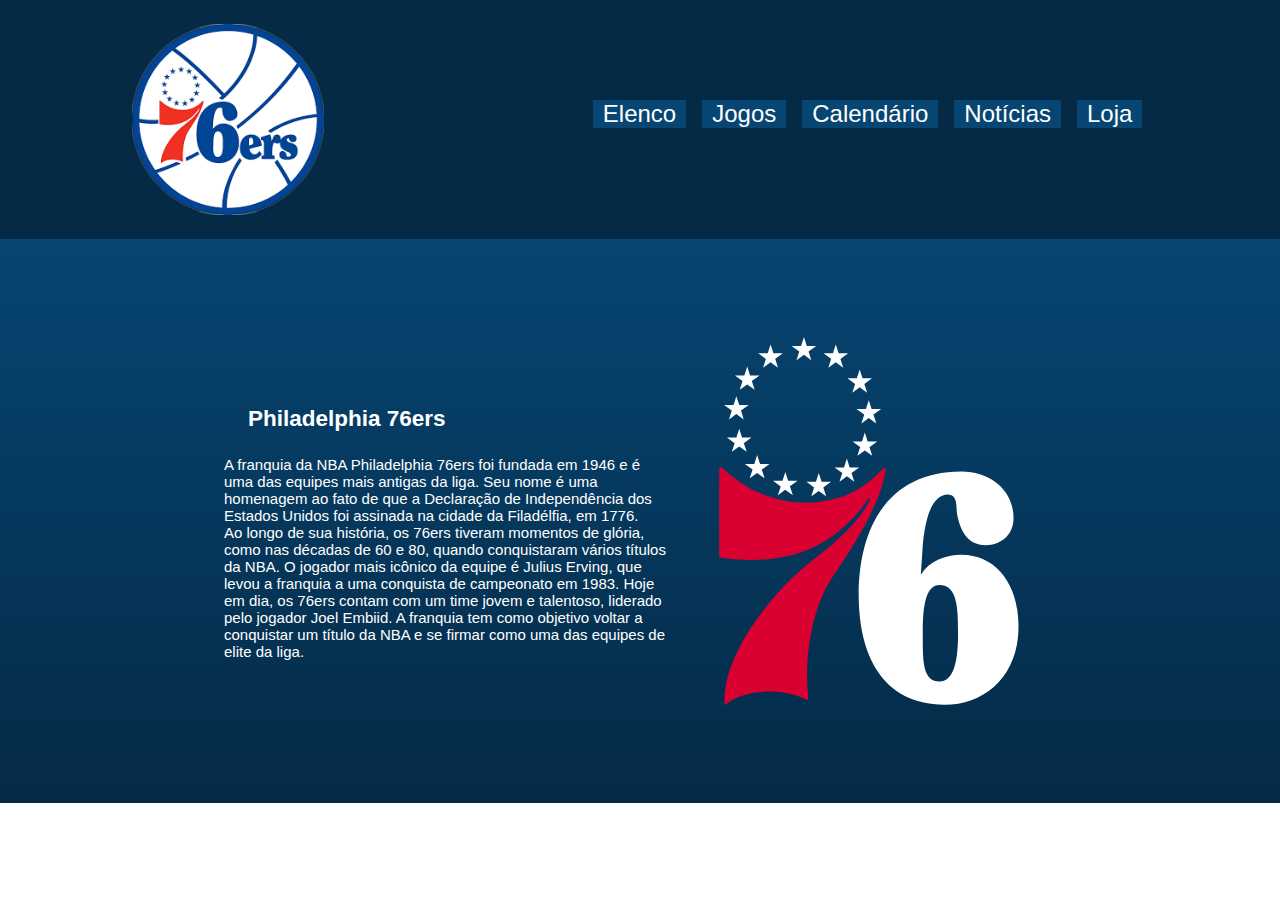
==== HTML-CSS/index.html @ b58cf638 "Tudo" ====
<!DOCTYPE html>
<html lang="en">
<head>
    <meta charset="UTF-8">
    <meta http-equiv="X-UA-Compatible" content="IE=edge">
    <meta name="viewport" content="width=device-width, initial-scale=1.0">
    <title></title>
    <link rel="stylesheet" href="style.css">
</head>
<body>
    <header class="cabecalho">
        <img class="cabecalho-imagem" src="76ers Logo.png" alt="Philadelphia 76ers">
        <ul class="cabecalho-lista">
            <li class="cabecalho-lista-item">Elenco</li>
            <li class="cabecalho-lista-item">Jogos</li>
            <li class="cabecalho-lista-item">Calendário</li>
            <li class="cabecalho-lista-item">Notícias</li>
            <li class="cabecalho-lista-item">Loja</li>
        </ul>
    </header>

    <section class="texto-sixers">
        <div class="div-conteudo">
            <h2 class="Sixers-título"> Philadelphia 76ers</h2>
            <p class="Sixers-texto-1">A franquia da NBA Philadelphia 76ers foi fundada em 1946 e é uma das equipes mais antigas da liga. Seu nome é uma homenagem ao fato de que a Declaração de Independência dos Estados Unidos foi assinada na cidade da Filadélfia, em 1776.</p>
            <p class="Sixers-texto-2">Ao longo de sua história, os 76ers tiveram momentos de glória, como nas décadas de 60 e 80, quando conquistaram vários títulos da NBA. O jogador mais icônico da equipe é Julius Erving, que levou a franquia a uma conquista de campeonato em 1983. Hoje em dia, os 76ers contam com um time jovem e talentoso, liderado pelo jogador Joel Embiid. A franquia tem como objetivo voltar a conquistar um título da NBA e se firmar como uma das equipes de elite da liga.</p>
            
        </div>
        <img class="Texto-imagem" src="Sixers-logo-3.svg" alt="Logo-2">
    </section>
</body>
</html>
---- HTML-CSS/style.css ----
*{
    margin: 0;
    padding: 0;
}

.cabecalho{
    background-color: #042a46;
    color: #fff;
    display: flex;
    justify-content: space-around;
    padding: 24px 0;
}

.cabecalho-imagem{
    width: 15%;
}

.cabecalho-lista-item{
    font-size: 150%;
    display: inline-block;
    margin: 76px 16px;
    background-color: #074572;
    box-shadow: -10px 0px#074572, 10px 0px#074572;   
    font-family: Arial, Helvetica, sans-serif;
}

.texto-sixers{
    background-image: linear-gradient(#074572, #042a46);
    color:white;
    display: flex;
    justify-content: center;
    align-items: center;
    padding: 90px 0;
}

.div-conteudo{
    width: 35%;
    font-size: 15px;
    font-family: Arial, Helvetica, sans-serif;
}

.Texto-imagem{
    width: 30%;
}

.Sixers-título{
    padding: 24px;
}
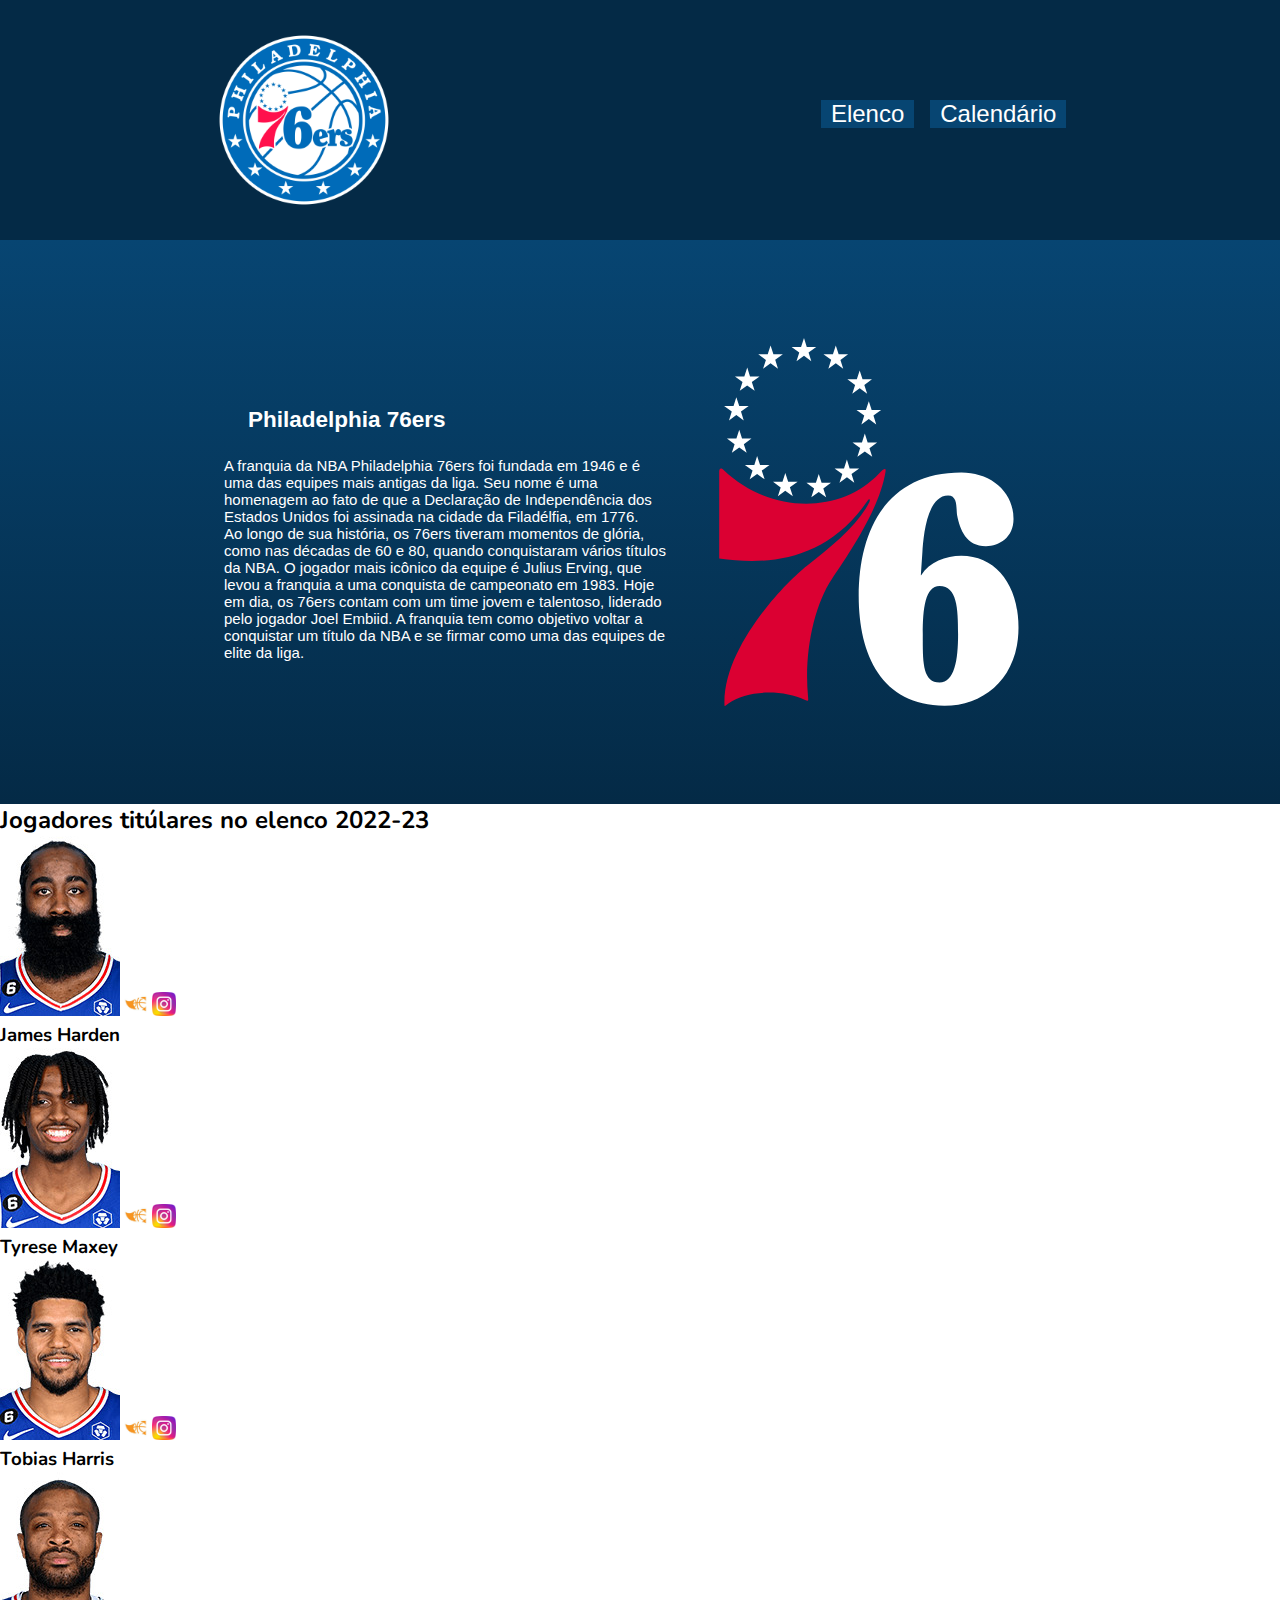
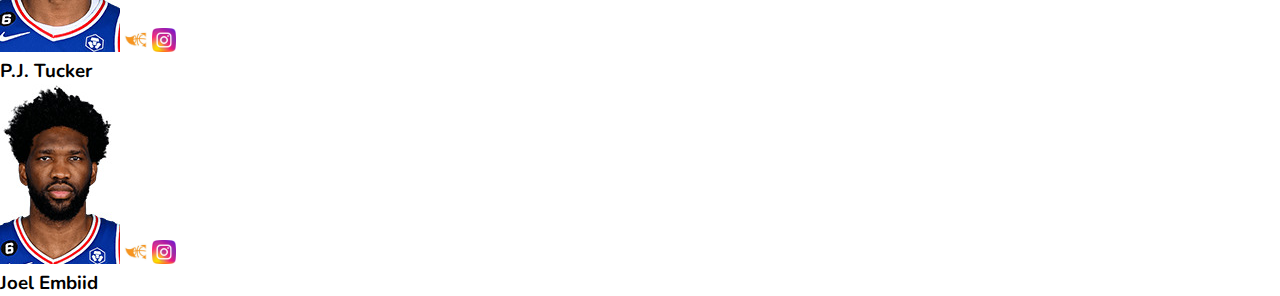
==== commit bb80ec76: "Add files via upload" ====
--- a/HTML-CSS/index.html
+++ b/HTML-CSS/index.html
@@ -6,16 +6,16 @@
     <meta name="viewport" content="width=device-width, initial-scale=1.0">
     <title></title>
     <link rel="stylesheet" href="style.css">
+    <link rel="preconnect" href="https://fonts.googleapis.com">
+    <link rel="preconnect" href="https://fonts.gstatic.com" crossorigin>
+    <link href="https://fonts.googleapis.com/css2?family=Nunito:wght@200;400;700&display=swap" rel="stylesheet">
 </head>
 <body>
     <header class="cabecalho">
         <img class="cabecalho-imagem" src="76ers Logo.png" alt="Philadelphia 76ers">
         <ul class="cabecalho-lista">
             <li class="cabecalho-lista-item">Elenco</li>
-            <li class="cabecalho-lista-item">Jogos</li>
             <li class="cabecalho-lista-item">Calendário</li>
-            <li class="cabecalho-lista-item">Notícias</li>
-            <li class="cabecalho-lista-item">Loja</li>
         </ul>
     </header>
 
@@ -28,5 +28,31 @@
         </div>
         <img class="Texto-imagem" src="Sixers-logo-3.svg" alt="Logo-2">
     </section>
+    
+    <section class="elenco">
+        <h2 class="elenco-titulo">Jogadores titúlares no elenco 2022-23</h2>
+        <div class="jogadores-div">
+        <img class="jogador-elenco" src="Harden.jpg">  
+        <img class="jogador-icone" src="BBR-logo.jpg">
+        <img class="jogador-icone" src="instagram.png">
+        <h3 class="jogador-nome">James Harden</h3>
+        <img class="jogador-elenco" src="Maxey.jpg">
+        <img class="jogador-icone" src="BBR-logo.jpg">
+        <img class="jogador-icone" src="instagram.png">
+        <h3 class="jogador-nome">Tyrese Maxey</h3>
+        <img class="jogador-elenco" src="Harris.jpg">
+        <img class="jogador-icone" src="BBR-logo.jpg">
+        <img class="jogador-icone" src="instagram.png">
+        <h3 class="jogador-nome">Tobias Harris</h3>
+        <img class="jogador-elenco" src="Tucker.jpg">
+        <img class="jogador-icone" src="BBR-logo.jpg">
+        <img class="jogador-icone" src="instagram.png">
+        <h3 class="jogador-nome">P.J. Tucker</h3>
+        <img class="jogador-elenco" src="Embiid.jpg">
+        <img class="jogador-icone" src="BBR-logo.jpg">
+        <img class="jogador-icone" src="instagram.png">
+        <h3 class="jogador-nome">Joel Embiid</h3>
+    </div>
+    </section>
 </body>
 </html>--- a/HTML-CSS/style.css
+++ b/HTML-CSS/style.css
@@ -9,6 +9,9 @@
     display: flex;
     justify-content: space-around;
     padding: 24px 0;
+}
+body{
+    font-family: 'Nunito', sans-serif;
 }
 
 .cabecalho-imagem{
@@ -45,4 +48,12 @@
 
 .Sixers-título{
     padding: 24px;
+}
+
+.jogador-icone{
+    width: 24px
+}
+
+.jogadores-div{
+    
 }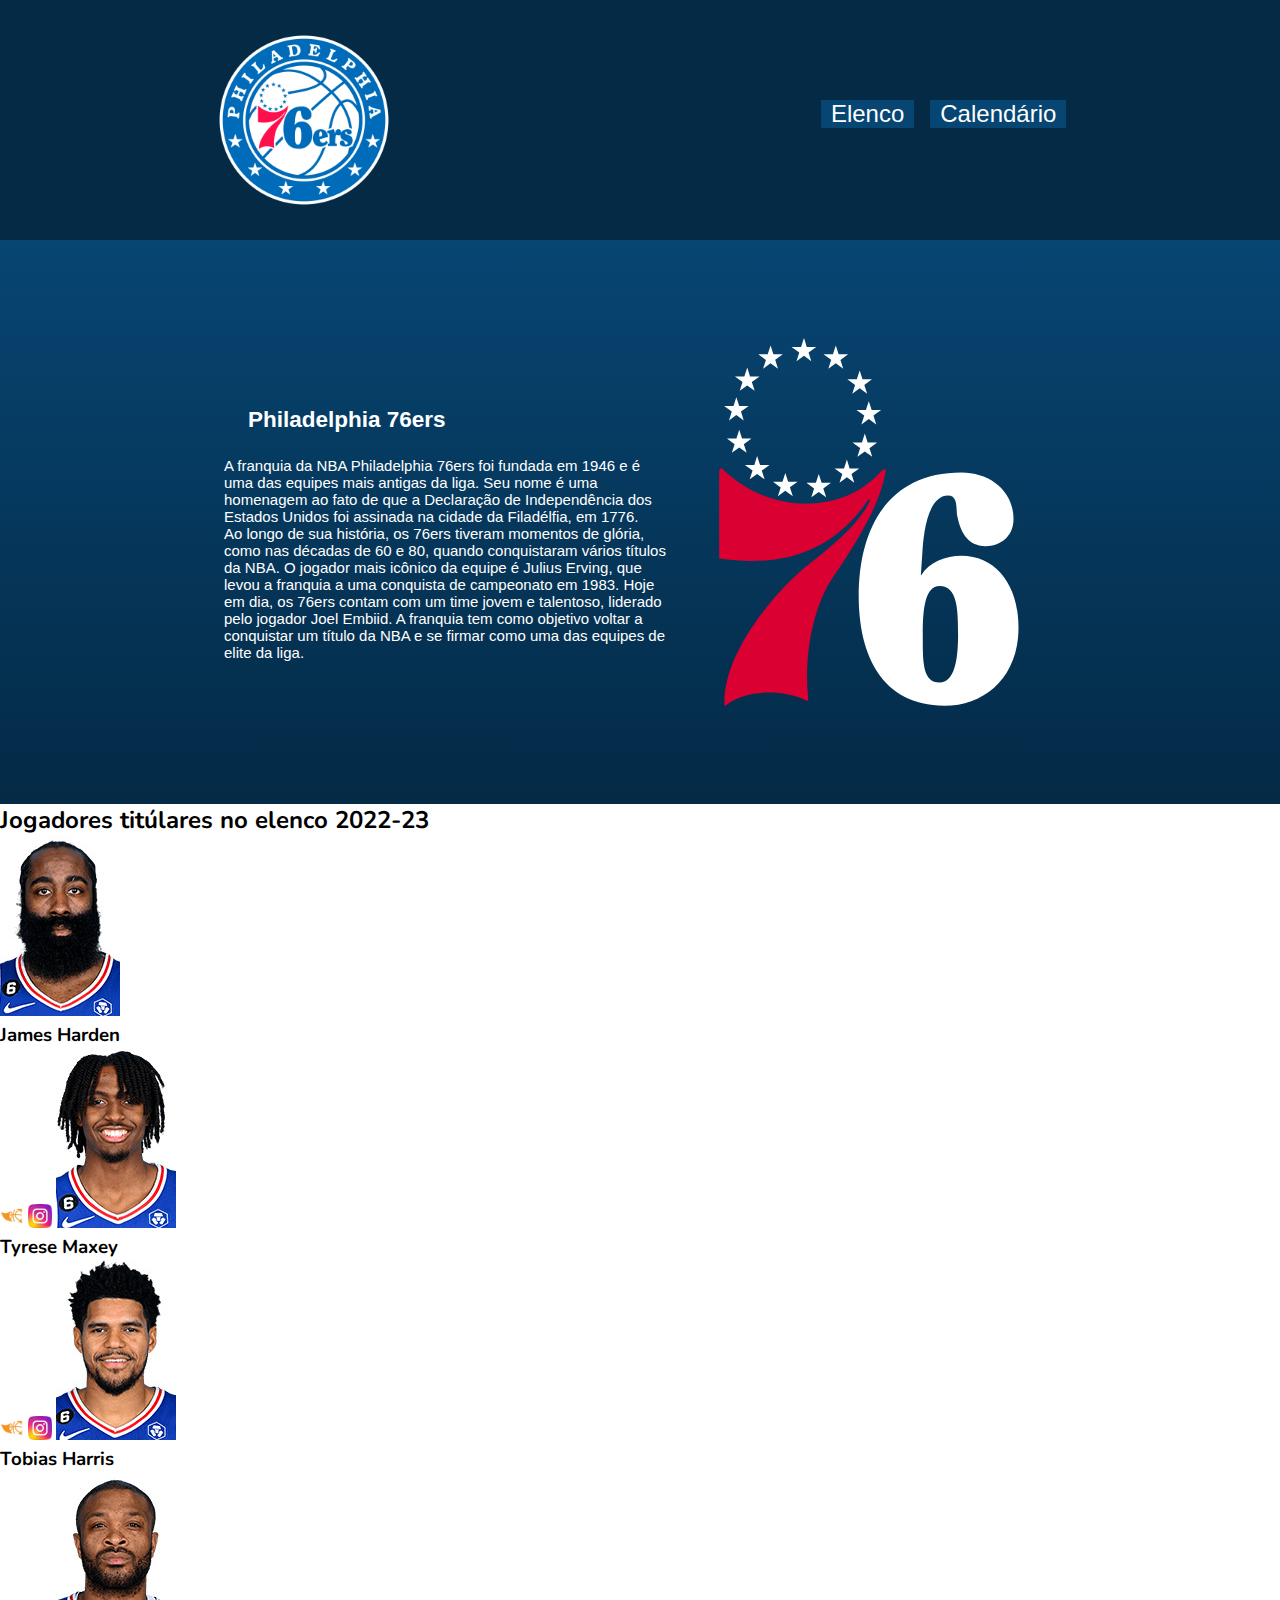
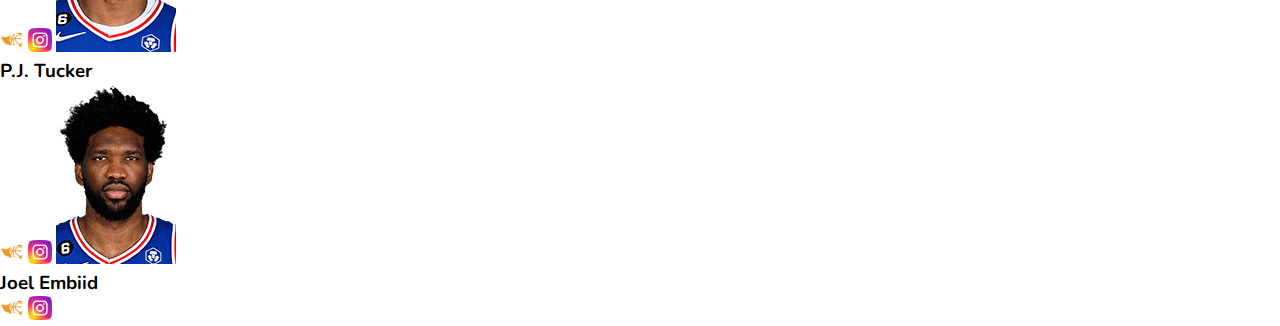
==== commit d964f093: "Add files via upload" ====
--- a/HTML-CSS/index.html
+++ b/HTML-CSS/index.html
@@ -32,26 +32,26 @@
     <section class="elenco">
         <h2 class="elenco-titulo">Jogadores titúlares no elenco 2022-23</h2>
         <div class="jogadores-div">
-        <img class="jogador-elenco" src="Harden.jpg">  
+        <img class="jogador-elenco" src="Harden.jpg">
+        <h3 class="jogador-nome">James Harden</h3>
+        <a href="https://www.basketball-reference.com/players/h/hardeja01.html"><img class="jogador-icone" src="BBR-logo.jpg"></a> 
+        <img class="jogador-icone" src="instagram.png">
+        <img class="jogador-elenco" src="Maxey.jpg">
+        <h3 class="jogador-nome">Tyrese Maxey</h3>
         <img class="jogador-icone" src="BBR-logo.jpg">
         <img class="jogador-icone" src="instagram.png">
-        <h3 class="jogador-nome">James Harden</h3>
-        <img class="jogador-elenco" src="Maxey.jpg">
+        <img class="jogador-elenco" src="Harris.jpg">
+        <h3 class="jogador-nome">Tobias Harris</h3>
         <img class="jogador-icone" src="BBR-logo.jpg">
         <img class="jogador-icone" src="instagram.png">
-        <h3 class="jogador-nome">Tyrese Maxey</h3>
-        <img class="jogador-elenco" src="Harris.jpg">
+        <img class="jogador-elenco" src="Tucker.jpg">
+        <h3 class="jogador-nome">P.J. Tucker</h3>
         <img class="jogador-icone" src="BBR-logo.jpg">
         <img class="jogador-icone" src="instagram.png">
-        <h3 class="jogador-nome">Tobias Harris</h3>
-        <img class="jogador-elenco" src="Tucker.jpg">
+        <img class="jogador-elenco" src="Embiid.jpg">
+        <h3 class="jogador-nome">Joel Embiid</h3>
         <img class="jogador-icone" src="BBR-logo.jpg">
         <img class="jogador-icone" src="instagram.png">
-        <h3 class="jogador-nome">P.J. Tucker</h3>
-        <img class="jogador-elenco" src="Embiid.jpg">
-        <img class="jogador-icone" src="BBR-logo.jpg">
-        <img class="jogador-icone" src="instagram.png">
-        <h3 class="jogador-nome">Joel Embiid</h3>
     </div>
     </section>
 </body>
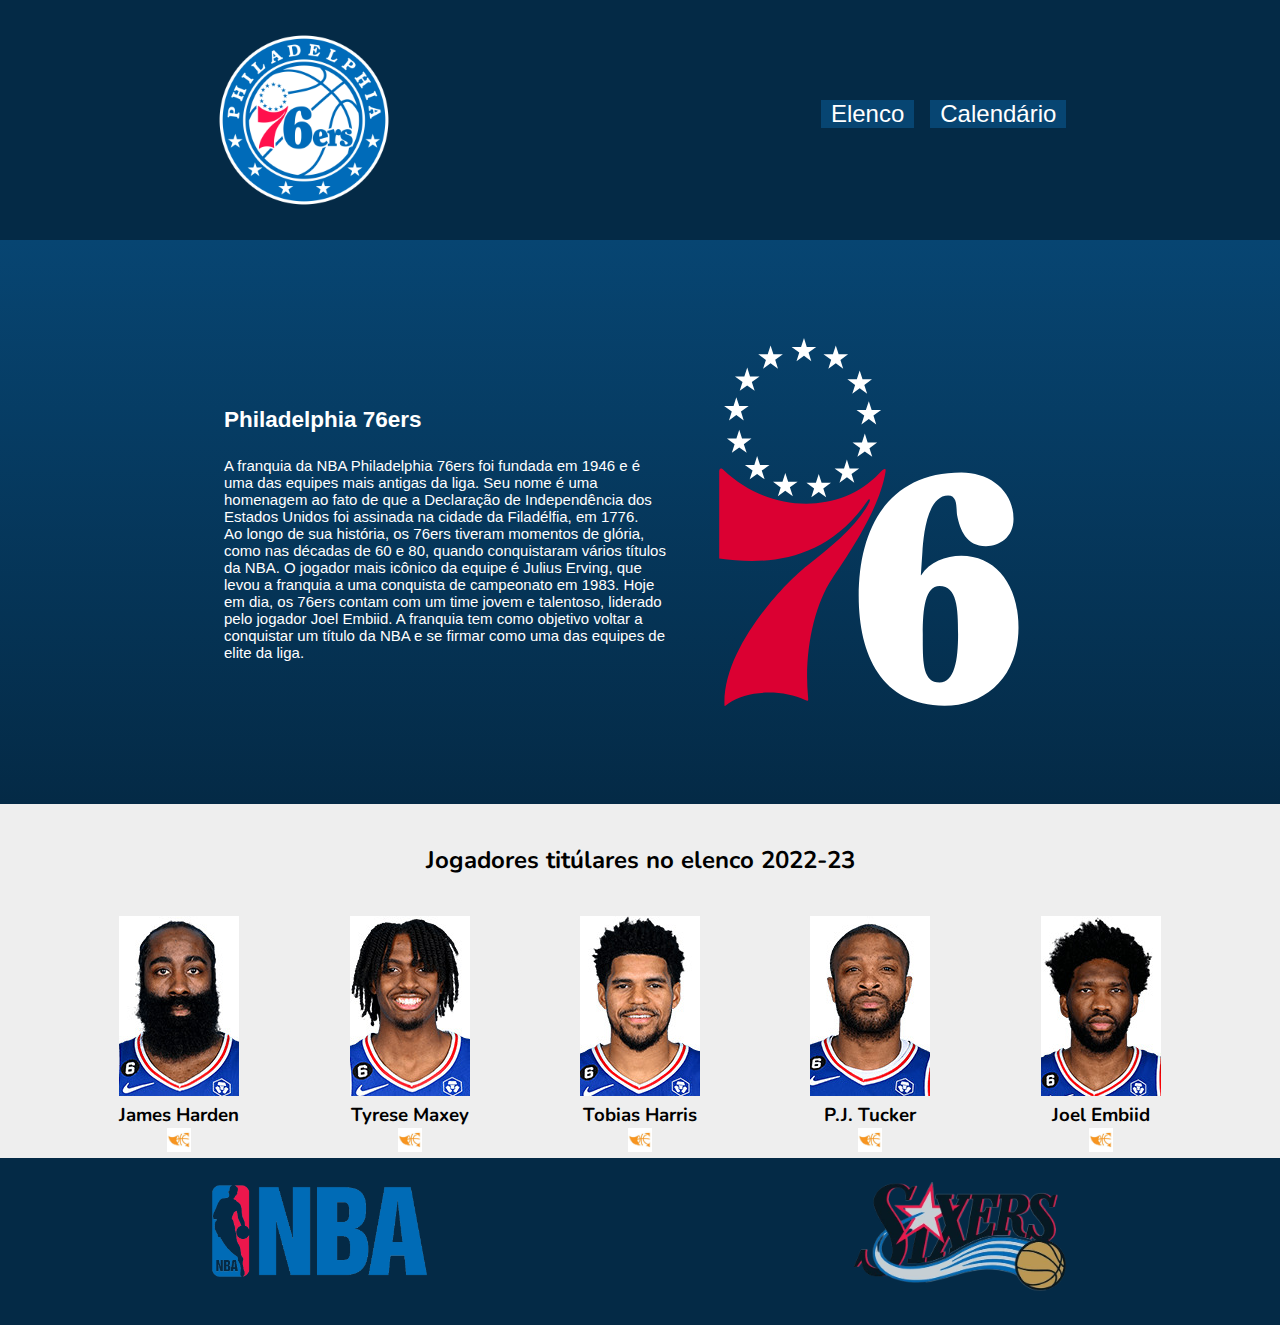
==== commit 3a07fbfa: "Add files via upload" ====
--- a/HTML-CSS/index.html
+++ b/HTML-CSS/index.html
@@ -31,28 +31,38 @@
     
     <section class="elenco">
         <h2 class="elenco-titulo">Jogadores titúlares no elenco 2022-23</h2>
-        <div class="jogadores-div">
-        <img class="jogador-elenco" src="Harden.jpg">
-        <h3 class="jogador-nome">James Harden</h3>
-        <a href="https://www.basketball-reference.com/players/h/hardeja01.html"><img class="jogador-icone" src="BBR-logo.jpg"></a> 
-        <img class="jogador-icone" src="instagram.png">
-        <img class="jogador-elenco" src="Maxey.jpg">
-        <h3 class="jogador-nome">Tyrese Maxey</h3>
-        <img class="jogador-icone" src="BBR-logo.jpg">
-        <img class="jogador-icone" src="instagram.png">
-        <img class="jogador-elenco" src="Harris.jpg">
-        <h3 class="jogador-nome">Tobias Harris</h3>
-        <img class="jogador-icone" src="BBR-logo.jpg">
-        <img class="jogador-icone" src="instagram.png">
-        <img class="jogador-elenco" src="Tucker.jpg">
-        <h3 class="jogador-nome">P.J. Tucker</h3>
-        <img class="jogador-icone" src="BBR-logo.jpg">
-        <img class="jogador-icone" src="instagram.png">
-        <img class="jogador-elenco" src="Embiid.jpg">
-        <h3 class="jogador-nome">Joel Embiid</h3>
-        <img class="jogador-icone" src="BBR-logo.jpg">
-        <img class="jogador-icone" src="instagram.png">
-    </div>
+        <div class="elenco-todos">
+            <span></span>
+        <div class="jogador-div1">
+            <img class="jogador-elenco" src="Harden.jpg">  
+            <h3 class="jogador-nome">James Harden</h3>
+            <a href="https://www.basketball-reference.com/players/h/hardeja01.html"><img class="jogador-icone" src="BBR-logo.jpg"></a>
+        </div>
+        <div class="jogador-div2">
+            <img class="jogador-elenco" src="Maxey.jpg">
+            <h3 class="jogador-nome">Tyrese Maxey</h3>
+            <a href="https://www.basketball-reference.com/players/m/maxeyty01.html"><img class="jogador-icone" src="BBR-logo.jpg"></a>
+        </div> 
+        <div class="jogador-div3">    
+            <img class="jogador-elenco" src="Harris.jpg">
+            <h3 class="jogador-nome">Tobias Harris</h3>
+            <a href="https://www.basketball-reference.com/players/h/harrito02.html"><img class="jogador-icone" src="BBR-logo.jpg"></a>
+        </div>
+        <div class="jogador-div4">
+            <img class="jogador-elenco" src="Tucker.jpg">
+            <h3 class="jogador-nome">P.J. Tucker</h3>
+            <a href="https://www.basketball-reference.com/players/t/tuckepj01.html"><img class="jogador-icone" src="BBR-logo.jpg"></a>
+        </div>
+        <div class="jogador-div5"> 
+            <img class="jogador-elenco" src="Embiid.jpg">
+            <h3 class="jogador-nome">Joel Embiid</h3>
+            <a href="https://www.basketball-reference.com/players/e/embiijo01.html"><img class="jogador-icone" src="BBR-logo.jpg"></a>
+        </div>    
+        </div>
     </section>
+<footer class="rodape">
+    <a href="https://www.nba.com"><img class="logo-rodape" src="nba logo.png"></a>
+    <a href="https://www.nba.com/sixers"><img class="logo-rodape" src="76ers Logo-3.png"></a>
+</footer>
 </body>
 </html>--- a/HTML-CSS/style.css
+++ b/HTML-CSS/style.css
@@ -46,14 +46,59 @@
     width: 30%;
 }
 
+.elenco{
+    background-color: #eeeeee;
+}
+
 .Sixers-título{
-    padding: 24px;
+    padding: 24px 0px;
 }
 
 .jogador-icone{
     width: 24px
 }
 
-.jogadores-div{
-    
+.jogador-elenco{
+    width: 120px
+}
+
+.jogador-div1{
+    text-align: center;    
+}
+
+.jogador-div2{
+    text-align: center;    
+}
+
+.jogador-div3{
+    text-align: center;    
+}
+
+.jogador-div4{
+    text-align: center;    
+}
+
+.jogador-div5{
+    text-align: center;    
+}
+
+.elenco-titulo{
+    text-align: center;
+    padding: 40px 0;
+}
+
+.elenco-todos{
+    display: grid;
+    grid-template-columns: 5% 18% 18% 18% 18% 18% 5%;
+}
+
+.rodape{
+    background-color: #042a46;
+    display: flex;
+    justify-content:space-around;
+}
+
+.logo-rodape{
+    width: 220px;
+    padding: 24px 0;
 }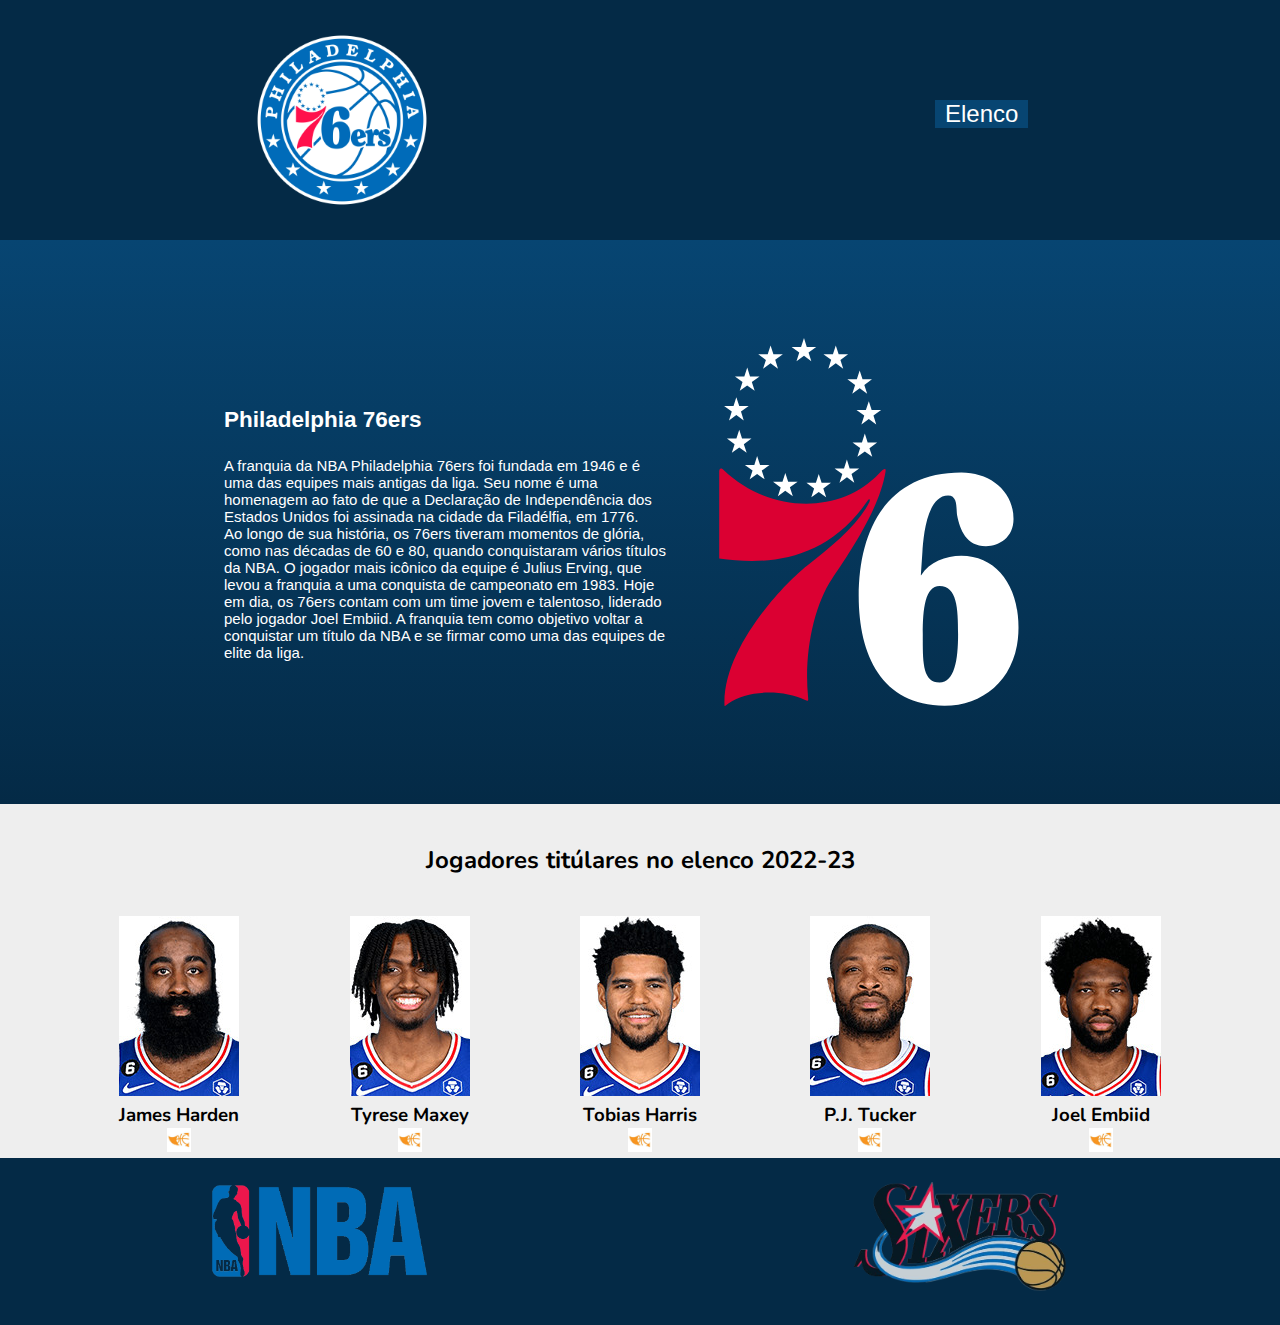
==== commit 69079518: "Update index.html" ====
--- a/HTML-CSS/index.html
+++ b/HTML-CSS/index.html
@@ -15,7 +15,6 @@
         <img class="cabecalho-imagem" src="76ers Logo.png" alt="Philadelphia 76ers">
         <ul class="cabecalho-lista">
             <li class="cabecalho-lista-item">Elenco</li>
-            <li class="cabecalho-lista-item">Calendário</li>
         </ul>
     </header>
 
@@ -65,4 +64,4 @@
     <a href="https://www.nba.com/sixers"><img class="logo-rodape" src="76ers Logo-3.png"></a>
 </footer>
 </body>
-</html>+</html>
